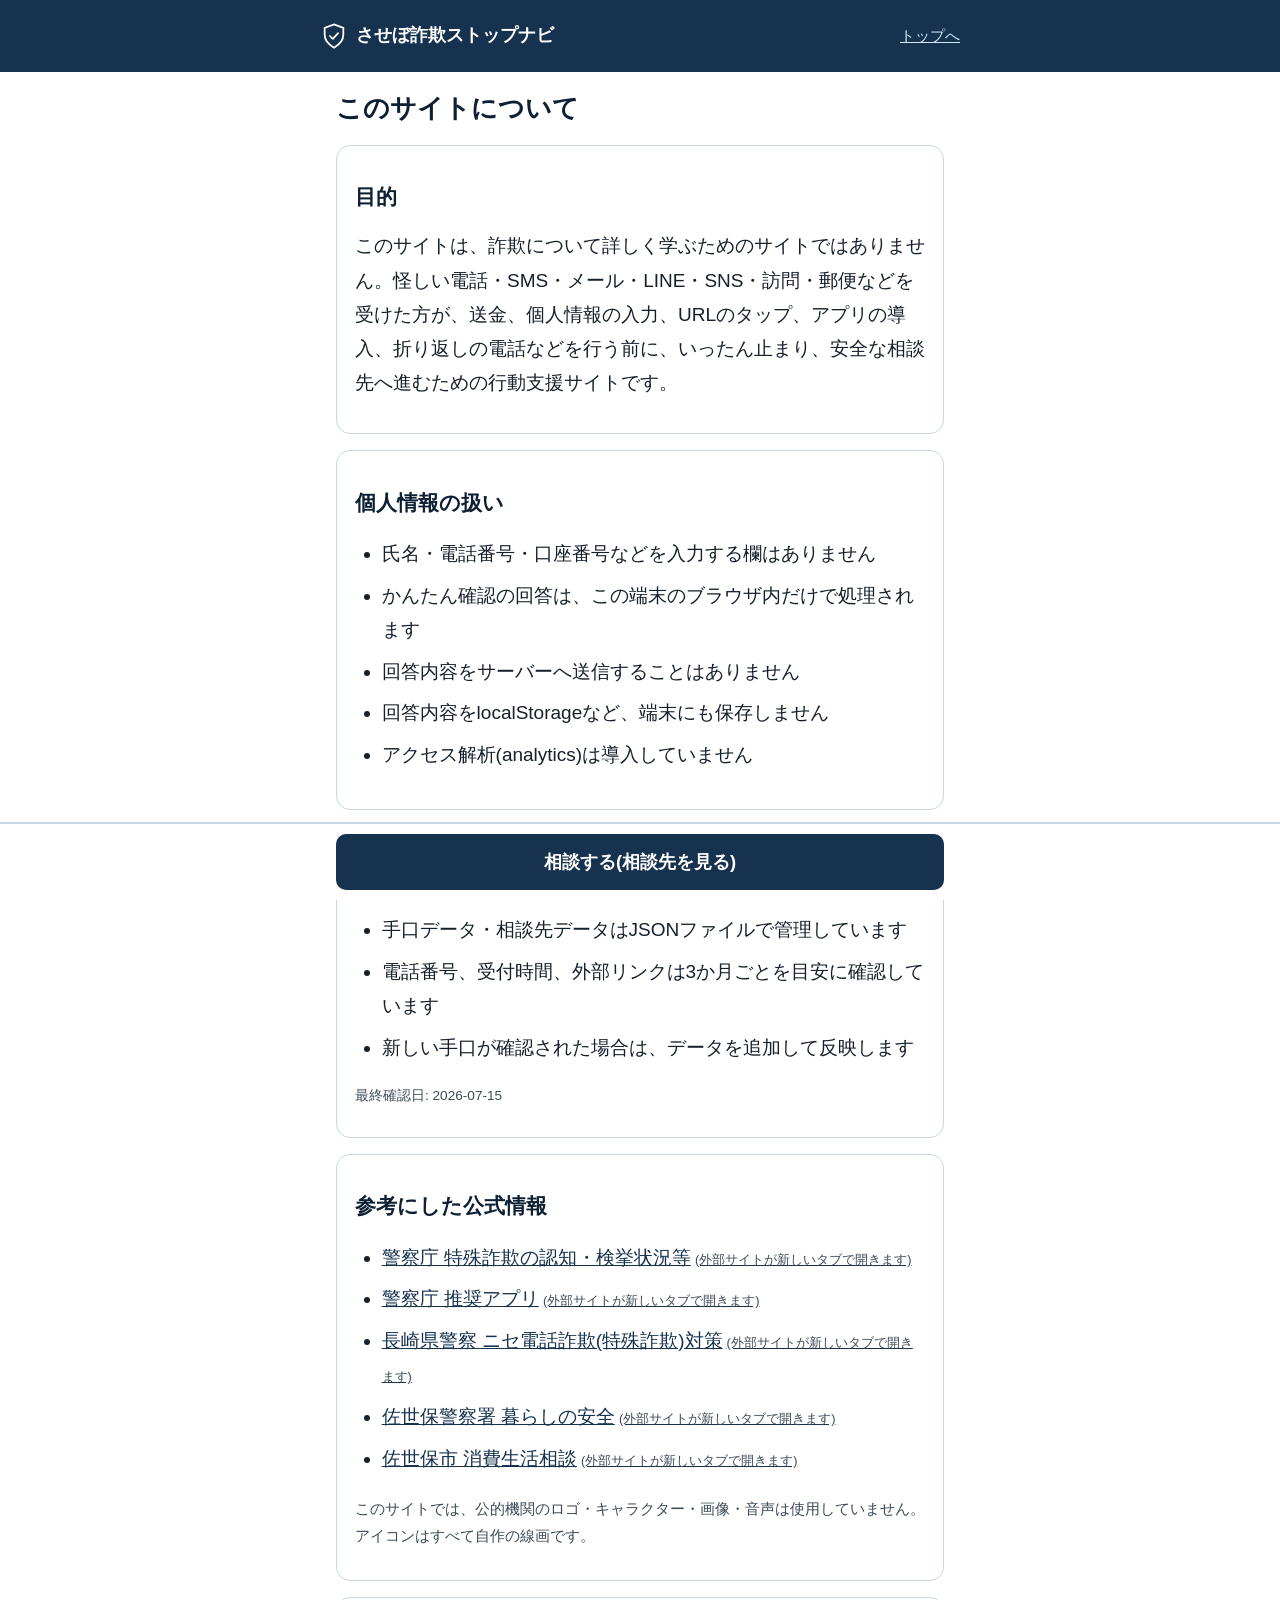
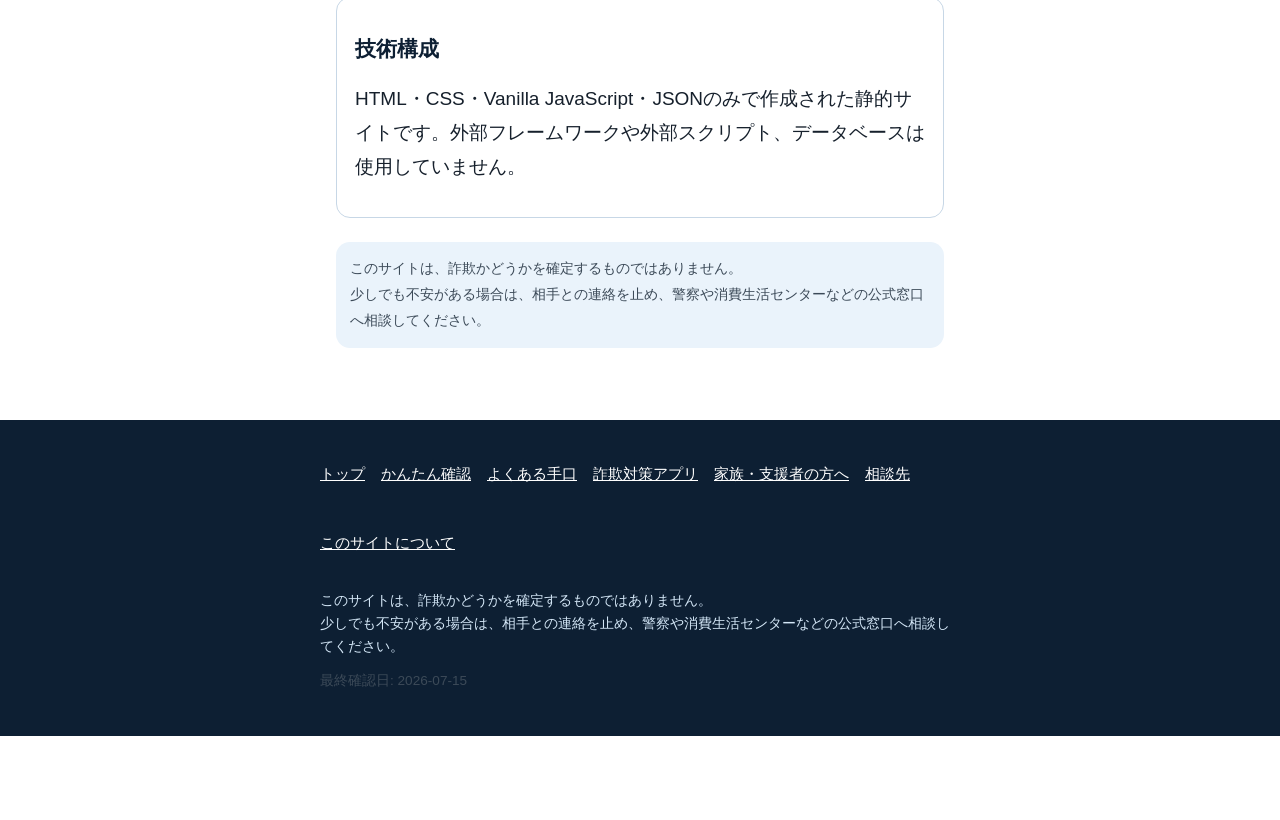
==== about.html @ 5ba715c2 "させぼ詐欺ストップナビ 初回実装 怪しい電話・SMS・メール・LINE・SNS・訪問・郵便を受けた佐世保市民が、送金や個人情報入力の前に 一度止まり、安全な相談先へ進めるための静的サイト(HTML/C" ====
<!DOCTYPE html>
<html lang="ja">
<head>
<meta charset="UTF-8">
<meta name="viewport" content="width=device-width, initial-scale=1.0">
<title>このサイトについて | させぼ詐欺ストップナビ</title>
<meta name="description" content="させぼ詐欺ストップナビの目的、個人情報の扱い、参考にした公式情報、免責事項について説明します。">
<link rel="stylesheet" href="assets/css/style.css">
</head>
<body>
<a class="skip-link" href="#main-content">本文へ移動</a>

<header class="site-header">
  <div class="site-header__inner">
    <a class="site-title" href="index.html">
      <span class="site-header__logo" aria-hidden="true">
        <svg viewBox="0 0 24 24" fill="none" xmlns="http://www.w3.org/2000/svg">
          <path d="M12 2l8 3v6c0 5-3.5 8.5-8 11-4.5-2.5-8-6-8-11V5l8-3z" stroke="#ffffff" stroke-width="1.5"/>
          <path d="M8.5 12l2.5 2.5 4.5-5" stroke="#ffffff" stroke-width="1.5" stroke-linecap="round" stroke-linejoin="round"/>
        </svg>
      </span>
      させぼ詐欺ストップナビ
    </a>
    <a class="header-home-link" href="index.html">トップへ</a>
  </div>
</header>

<main id="main-content">
  <h1>このサイトについて</h1>

  <section class="card" aria-labelledby="purpose-heading">
    <h2 id="purpose-heading">目的</h2>
    <p>このサイトは、詐欺について詳しく学ぶためのサイトではありません。怪しい電話・SMS・メール・LINE・SNS・訪問・郵便などを受けた方が、送金、個人情報の入力、URLのタップ、アプリの導入、折り返しの電話などを行う前に、いったん止まり、安全な相談先へ進むための行動支援サイトです。</p>
  </section>

  <section class="card" aria-labelledby="privacy-heading">
    <h2 id="privacy-heading">個人情報の扱い</h2>
    <ul>
      <li>氏名・電話番号・口座番号などを入力する欄はありません</li>
      <li>かんたん確認の回答は、この端末のブラウザ内だけで処理されます</li>
      <li>回答内容をサーバーへ送信することはありません</li>
      <li>回答内容をlocalStorageなど、端末にも保存しません</li>
      <li>アクセス解析(analytics)は導入していません</li>
    </ul>
  </section>

  <section class="card" aria-labelledby="operation-heading">
    <h2 id="operation-heading">運用について</h2>
    <ul>
      <li>手口データ・相談先データはJSONファイルで管理しています</li>
      <li>電話番号、受付時間、外部リンクは3か月ごとを目安に確認しています</li>
      <li>新しい手口が確認された場合は、データを追加して反映します</li>
    </ul>
    <p class="last-reviewed" data-last-reviewed>最終確認日を読み込み中です。</p>
  </section>

  <section class="card" aria-labelledby="sources-heading">
    <h2 id="sources-heading">参考にした公式情報</h2>
    <ul>
      <li><a class="external-link" href="https://www.npa.go.jp/publications/statistics/sousa/sagi.html" target="_blank" rel="noopener noreferrer">警察庁 特殊詐欺の認知・検挙状況等</a></li>
      <li><a class="external-link" href="https://www.npa.go.jp/bureau/safetylife/sos47/apps/" target="_blank" rel="noopener noreferrer">警察庁 推奨アプリ</a></li>
      <li><a class="external-link" href="https://www.police.pref.nagasaki.jp/police/kurashi/tokushu-sagi/" target="_blank" rel="noopener noreferrer">長崎県警察 ニセ電話詐欺(特殊詐欺)対策</a></li>
      <li><a class="external-link" href="https://www.police.pref.nagasaki.jp/police/sasebo/14kurashi/" target="_blank" rel="noopener noreferrer">佐世保警察署 暮らしの安全</a></li>
      <li><a class="external-link" href="https://www.city.sasebo.lg.jp/siminseikatu/syouhi/soudan.html" target="_blank" rel="noopener noreferrer">佐世保市 消費生活相談</a></li>
    </ul>
    <p class="text-sub">このサイトでは、公的機関のロゴ・キャラクター・画像・音声は使用していません。アイコンはすべて自作の線画です。</p>
  </section>

  <section class="card" aria-labelledby="tech-heading">
    <h2 id="tech-heading">技術構成</h2>
    <p>HTML・CSS・Vanilla JavaScript・JSONのみで作成された静的サイトです。外部フレームワークや外部スクリプト、データベースは使用していません。</p>
  </section>

  <p class="disclaimer">
    このサイトは、詐欺かどうかを確定するものではありません。<br>
    少しでも不安がある場合は、相手との連絡を止め、警察や消費生活センターなどの公式窓口へ相談してください。
  </p>
</main>

<footer class="site-footer">
  <div class="site-footer__inner">
    <nav aria-label="サイト内リンク">
      <ul class="footer-nav">
        <li><a href="index.html">トップ</a></li>
        <li><a href="check.html">かんたん確認</a></li>
        <li><a href="patterns.html">よくある手口</a></li>
        <li><a href="apps.html">詐欺対策アプリ</a></li>
        <li><a href="supporters.html">家族・支援者の方へ</a></li>
        <li><a href="contacts.html">相談先</a></li>
        <li><a href="about.html">このサイトについて</a></li>
      </ul>
    </nav>
    <p class="footer-disclaimer">
      このサイトは、詐欺かどうかを確定するものではありません。<br>
      少しでも不安がある場合は、相手との連絡を止め、警察や消費生活センターなどの公式窓口へ相談してください。
    </p>
    <p class="last-reviewed" data-last-reviewed>最終確認日を読み込み中です。</p>
  </div>
</footer>

<div class="fixed-cta">
  <a class="fixed-cta__link" href="contacts.html">相談する(相談先を見る)</a>
</div>

<script src="assets/js/app.js"></script>
<script src="assets/js/data-loader.js"></script>
<script>
  DataLoader.loadContacts().then(function (result) {
    AppCommon.renderLastReviewed(result.data.lastReviewed);
  });
</script>
</body>
</html>
---- assets/css/style.css ----
/* ===================================================================
   させぼ詐欺ストップナビ 共通スタイル
   方針: 白・紺・淡い青を基本。赤は緊急表示のみ。
   360px幅でも崩れないモバイルファースト設計。
   =================================================================== */

:root {
  --color-white: #ffffff;
  --color-navy: #16324f;
  --color-navy-dark: #0d1f33;
  --color-blue-pale: #eaf3fb;
  --color-blue-light: #d4e7f7;
  --color-blue-mid: #4a7cae;
  --color-text: #16202c;
  --color-text-sub: #3c4a58;
  --color-border: #c7d7e6;

  --color-emergency: #b3261e;
  --color-emergency-bg: #fdecea;
  --color-emergency-border: #b3261e;

  --color-high: #8a4b00;
  --color-high-bg: #fdf1e2;
  --color-high-border: #8a4b00;

  --color-caution: #1a3c5e;
  --color-caution-bg: #eef4fa;
  --color-caution-border: #4a7cae;

  --focus-ring: 3px solid #0b5fff;

  --radius-card: 14px;
  --radius-button: 10px;

  --footer-cta-height: 84px;
}

* {
  box-sizing: border-box;
}

html {
  font-size: 100%;
  -webkit-text-size-adjust: 100%;
}

body {
  margin: 0;
  padding: 0 0 var(--footer-cta-height) 0;
  font-family: "Hiragino Sans", "Hiragino Kaku Gothic ProN", "Yu Gothic", "Meiryo", -apple-system, BlinkMacSystemFont, sans-serif;
  background: var(--color-white);
  color: var(--color-text);
  font-size: 18px;
  line-height: 1.8;
  overflow-x: hidden;
  min-width: 320px;
}

img, svg {
  max-width: 100%;
  height: auto;
}

a {
  color: var(--color-navy);
}

main {
  display: block;
  width: 100%;
  max-width: 640px;
  margin: 0 auto;
  padding: 0 16px 32px;
}

h1, h2, h3, h4 {
  color: var(--color-navy-dark);
  line-height: 1.5;
}

h1 {
  font-size: 1.6rem;
}

h2 {
  font-size: 1.3rem;
}

h3 {
  font-size: 1.1rem;
}

p {
  margin: 0.8em 0;
}

ul, ol {
  padding-left: 1.4em;
}

li {
  margin: 0.4em 0;
}

/* ---------- フォーカス表示 ---------- */
a:focus-visible,
button:focus-visible,
input:focus-visible,
label:focus-visible,
[tabindex]:focus-visible {
  outline: var(--focus-ring);
  outline-offset: 2px;
}

/* ---------- スキップリンク ---------- */
.skip-link {
  position: absolute;
  left: -9999px;
  top: 0;
  background: var(--color-navy);
  color: var(--color-white);
  padding: 10px 16px;
  z-index: 1000;
  border-radius: 0 0 8px 0;
}

.skip-link:focus {
  left: 0;
}

/* ---------- ヘッダー ---------- */
.site-header {
  background: var(--color-navy);
  color: var(--color-white);
  padding: 14px 16px;
}

.site-header__inner {
  max-width: 640px;
  margin: 0 auto;
  display: flex;
  align-items: center;
  justify-content: space-between;
  gap: 8px;
}

.site-header a.site-title {
  color: var(--color-white);
  font-weight: bold;
  font-size: 1.1rem;
  text-decoration: none;
  display: inline-flex;
  align-items: center;
  gap: 8px;
  min-height: 44px;
}

.site-header__logo {
  display: inline-block;
  width: 28px;
  height: 28px;
  flex-shrink: 0;
}

.header-home-link {
  color: var(--color-blue-light);
  font-size: 0.95rem;
  text-decoration: underline;
  min-height: 44px;
  display: inline-flex;
  align-items: center;
}

/* ---------- 緊急バナー(常時表示) ---------- */
.emergency-banner {
  background: var(--color-emergency-bg);
  border: 2px solid var(--color-emergency-border);
  color: var(--color-emergency);
  margin: 16px;
  padding: 14px;
  border-radius: var(--radius-card);
  max-width: 608px;
  margin-left: auto;
  margin-right: auto;
}

.emergency-banner__title {
  display: flex;
  align-items: center;
  gap: 8px;
  font-weight: bold;
  font-size: 1.05rem;
  margin: 0 0 8px;
}

.emergency-banner p {
  margin: 0 0 12px;
  color: var(--color-text);
  font-size: 1rem;
}

.emergency-call-button {
  display: flex;
  align-items: center;
  justify-content: center;
  gap: 10px;
  width: 100%;
  min-height: 56px;
  background: var(--color-emergency);
  color: var(--color-white);
  font-size: 1.3rem;
  font-weight: bold;
  border-radius: var(--radius-button);
  text-decoration: none;
  border: none;
}

.emergency-call-button:hover,
.emergency-call-button:focus-visible {
  background: #8f1e18;
}

/* ---------- アイコン(自作SVG/CSS) ---------- */
.icon {
  display: inline-block;
  flex-shrink: 0;
}

.icon-emergency,
.icon-high,
.icon-caution {
  width: 28px;
  height: 28px;
}

/* ---------- ヒーローセクション ---------- */
.hero {
  padding: 24px 16px 8px;
}

.hero__lead {
  font-size: 1.5rem;
  font-weight: bold;
  color: var(--color-navy-dark);
  margin: 0 0 16px;
}

.hero__sub {
  background: var(--color-blue-pale);
  border-radius: var(--radius-card);
  padding: 16px;
  font-size: 1.05rem;
}

.hero__sub p {
  margin: 0.3em 0;
}

/* ---------- 選択ボタン群(カード型) ---------- */
.choice-list {
  list-style: none;
  margin: 20px 0;
  padding: 0;
  display: flex;
  flex-direction: column;
  gap: 12px;
}

.choice-button {
  display: flex;
  align-items: center;
  gap: 14px;
  width: 100%;
  min-height: 64px;
  background: var(--color-white);
  border: 2px solid var(--color-border);
  border-radius: var(--radius-card);
  padding: 14px 16px;
  font-size: 1.15rem;
  font-weight: bold;
  color: var(--color-navy-dark);
  text-decoration: none;
  text-align: left;
  cursor: pointer;
  font-family: inherit;
}

.choice-button:hover,
.choice-button:focus-visible {
  border-color: var(--color-navy);
  background: var(--color-blue-pale);
}

.choice-button__icon {
  width: 32px;
  height: 32px;
  flex-shrink: 0;
}

.choice-button__text {
  flex: 1;
}

/* ---------- 補助導線リンク ---------- */
.sub-links {
  display: flex;
  flex-direction: column;
  gap: 10px;
  margin: 20px 0;
}

.sub-link {
  display: flex;
  align-items: center;
  min-height: 48px;
  padding: 10px 14px;
  border: 1px solid var(--color-border);
  border-radius: var(--radius-button);
  text-decoration: none;
  color: var(--color-navy);
  font-size: 1rem;
  background: var(--color-white);
}

.sub-link:hover,
.sub-link:focus-visible {
  background: var(--color-blue-pale);
}

/* ---------- 3原則ボックス ---------- */
.principles {
  background: var(--color-blue-pale);
  border-radius: var(--radius-card);
  padding: 16px;
  margin: 20px 0;
}

.principles ol {
  margin: 8px 0 0;
}

/* ---------- 汎用カード ---------- */
.card {
  background: var(--color-white);
  border: 1px solid var(--color-border);
  border-radius: var(--radius-card);
  padding: 18px;
  margin: 16px 0;
}

.card--emergency {
  background: var(--color-emergency-bg);
  border-color: var(--color-emergency-border);
}

.card--high {
  background: var(--color-high-bg);
  border-color: var(--color-high-border);
}

.card--caution {
  background: var(--color-caution-bg);
  border-color: var(--color-caution-border);
}

/* ---------- ボタン共通 ---------- */
.btn {
  display: inline-flex;
  align-items: center;
  justify-content: center;
  gap: 8px;
  min-height: 52px;
  min-width: 44px;
  padding: 12px 20px;
  font-size: 1.15rem;
  font-weight: bold;
  border-radius: var(--radius-button);
  border: 2px solid var(--color-navy);
  background: var(--color-navy);
  color: var(--color-white);
  text-decoration: none;
  cursor: pointer;
  font-family: inherit;
  width: 100%;
}

.btn:hover,
.btn:focus-visible {
  background: var(--color-navy-dark);
  border-color: var(--color-navy-dark);
}

.btn--secondary {
  background: var(--color-white);
  color: var(--color-navy);
}

.btn--secondary:hover,
.btn--secondary:focus-visible {
  background: var(--color-blue-pale);
}

.btn--tel {
  background: var(--color-navy);
}

.btn-row {
  display: flex;
  flex-direction: column;
  gap: 12px;
  margin: 20px 0;
}

/* ---------- フォームパーツ(診断用) ---------- */
.option-list {
  list-style: none;
  margin: 16px 0;
  padding: 0;
  display: flex;
  flex-direction: column;
  gap: 10px;
}

.option-item {
  border: 2px solid var(--color-border);
  border-radius: var(--radius-button);
  background: var(--color-white);
}

.option-item label {
  display: flex;
  align-items: center;
  gap: 12px;
  min-height: 52px;
  padding: 12px 14px;
  font-size: 1.05rem;
  cursor: pointer;
  width: 100%;
}

.option-item input[type="checkbox"],
.option-item input[type="radio"] {
  width: 24px;
  height: 24px;
  flex-shrink: 0;
  accent-color: var(--color-navy);
}

.option-item:has(input:checked) {
  border-color: var(--color-navy);
  background: var(--color-blue-pale);
}

.step-indicator {
  font-size: 0.95rem;
  color: var(--color-text-sub);
  font-weight: bold;
  margin: 0 0 4px;
}

.step-panel {
  display: none;
}

.step-panel.is-active {
  display: block;
}

/* ---------- 結果画面 ---------- */
.result-heading {
  display: flex;
  align-items: center;
  gap: 12px;
  margin: 0 0 8px;
}

.result-heading__label {
  font-size: 1.3rem;
  font-weight: bold;
}

.result-heading--emergency .result-heading__label {
  color: var(--color-emergency);
}

.result-heading--high .result-heading__label {
  color: var(--color-high);
}

.result-heading--caution .result-heading__label {
  color: var(--color-caution);
}

.result-section {
  margin: 24px 0;
}

.result-section h2 {
  border-left: 6px solid var(--color-navy);
  padding-left: 10px;
}

.copy-box {
  background: var(--color-blue-pale);
  border-radius: var(--radius-card);
  padding: 16px;
  white-space: pre-wrap;
  font-size: 1rem;
  border: 1px solid var(--color-border);
}

.copy-status {
  font-weight: bold;
  color: var(--color-navy-dark);
  min-height: 1.6em;
}

.copy-status[data-visible="true"] {
  background: var(--color-blue-light);
  display: inline-block;
  padding: 6px 12px;
  border-radius: 8px;
}

/* ---------- 免責 ---------- */
.disclaimer {
  font-size: 0.9rem;
  color: var(--color-text-sub);
  background: var(--color-blue-pale);
  border-radius: var(--radius-card);
  padding: 14px;
  margin: 24px 0 8px;
}

.last-reviewed {
  font-size: 0.85rem;
  color: var(--color-text-sub);
}

/* ---------- 外部リンク表示 ---------- */
.external-link::after {
  content: "(外部サイトが新しいタブで開きます)";
  font-size: 0.8rem;
  color: var(--color-text-sub);
  margin-left: 4px;
}

/* ---------- 連絡先リスト ---------- */
.contact-card {
  border: 2px solid var(--color-border);
  border-radius: var(--radius-card);
  padding: 16px;
  margin: 14px 0;
  background: var(--color-white);
}

.contact-card--priority1 {
  border-color: var(--color-emergency-border);
  background: var(--color-emergency-bg);
}

.contact-card__name {
  font-size: 1.2rem;
  font-weight: bold;
  margin: 0 0 6px;
}

.contact-card__meta {
  font-size: 0.95rem;
  color: var(--color-text-sub);
  margin: 4px 0;
}

.contact-card__tel {
  display: inline-flex;
  align-items: center;
  justify-content: center;
  gap: 8px;
  min-height: 56px;
  width: 100%;
  margin-top: 10px;
  font-size: 1.4rem;
  font-weight: bold;
  background: var(--color-navy);
  color: var(--color-white);
  border-radius: var(--radius-button);
  text-decoration: none;
}

.contact-card--priority1 .contact-card__tel {
  background: var(--color-emergency);
}

/* ---------- 手口一覧 ---------- */
.pattern-card {
  border: 1px solid var(--color-border);
  border-radius: var(--radius-card);
  padding: 16px;
  margin: 14px 0;
}

.pattern-card__badge {
  display: inline-flex;
  align-items: center;
  gap: 6px;
  font-size: 0.9rem;
  font-weight: bold;
  padding: 4px 10px;
  border-radius: 999px;
  margin-bottom: 8px;
}

.badge--emergency {
  background: var(--color-emergency-bg);
  color: var(--color-emergency);
  border: 1px solid var(--color-emergency-border);
}

.badge--high {
  background: var(--color-high-bg);
  color: var(--color-high);
  border: 1px solid var(--color-high-border);
}

.badge--medium {
  background: var(--color-caution-bg);
  color: var(--color-caution);
  border: 1px solid var(--color-caution-border);
}

/* ---------- フッター ---------- */
.site-footer {
  background: var(--color-navy-dark);
  color: var(--color-blue-light);
  padding: 24px 16px 32px;
  margin-top: 32px;
}

.site-footer__inner {
  max-width: 640px;
  margin: 0 auto;
}

.footer-nav {
  display: flex;
  flex-wrap: wrap;
  gap: 10px 16px;
  list-style: none;
  padding: 0;
  margin: 0 0 16px;
}

.footer-nav a {
  color: var(--color-white);
  font-size: 0.95rem;
  text-decoration: underline;
  display: inline-flex;
  align-items: center;
  min-height: 44px;
}

.footer-disclaimer {
  font-size: 0.85rem;
  line-height: 1.7;
  color: var(--color-blue-light);
}

/* ---------- 下部固定「相談する」ボタン ---------- */
.fixed-cta {
  position: fixed;
  left: 0;
  right: 0;
  bottom: 0;
  z-index: 500;
  background: var(--color-white);
  border-top: 2px solid var(--color-border);
  padding: 10px 16px calc(10px + env(safe-area-inset-bottom, 0px));
}

.fixed-cta__link {
  display: flex;
  align-items: center;
  justify-content: center;
  gap: 10px;
  width: 100%;
  max-width: 608px;
  margin: 0 auto;
  min-height: 56px;
  background: var(--color-navy);
  color: var(--color-white);
  font-size: 1.15rem;
  font-weight: bold;
  border-radius: var(--radius-button);
  text-decoration: none;
}

.fixed-cta__link:hover,
.fixed-cta__link:focus-visible {
  background: var(--color-navy-dark);
}

/* ---------- noscript ---------- */
.noscript-box {
  background: var(--color-emergency-bg);
  border: 2px solid var(--color-emergency-border);
  border-radius: var(--radius-card);
  padding: 16px;
  margin: 16px;
}

/* ---------- ユーティリティ ---------- */
.visually-hidden {
  position: absolute;
  width: 1px;
  height: 1px;
  padding: 0;
  margin: -1px;
  overflow: hidden;
  clip: rect(0, 0, 0, 0);
  white-space: nowrap;
  border: 0;
}

.text-sub {
  color: var(--color-text-sub);
  font-size: 0.95rem;
}

.js-only {
  display: none;
}

.js-enabled .js-only {
  display: block;
}

.js-enabled .no-js-only {
  display: none;
}

.data-fallback-notice {
  background: var(--color-high-bg);
  border: 1px solid var(--color-high-border);
  border-radius: var(--radius-card);
  padding: 14px;
  margin: 16px 0;
  font-size: 0.95rem;
}

/* ---------- OS選択(apps.html) ---------- */
.os-choice {
  display: flex;
  flex-direction: column;
  gap: 12px;
  margin: 20px 0;
}

@media (min-width: 480px) {
  .os-choice {
    flex-direction: row;
  }
  .os-choice .choice-button {
    flex-direction: column;
    text-align: center;
    justify-content: center;
    min-height: 96px;
  }
}

/* ---------- レスポンシブ調整 ---------- */
@media (min-width: 600px) {
  .hero__lead {
    font-size: 1.8rem;
  }
  body {
    font-size: 19px;
  }
}

@media (max-width: 359px) {
  main {
    padding: 0 10px 24px;
  }
  .hero__lead {
    font-size: 1.3rem;
  }
}

/* ---------- prefers-reduced-motion ---------- */
@media (prefers-reduced-motion: reduce) {
  * {
    animation-duration: 0.001ms !important;
    animation-iteration-count: 1 !important;
    transition-duration: 0.001ms !important;
    scroll-behavior: auto !important;
  }
}

@media (prefers-reduced-motion: no-preference) {
  .choice-button,
  .btn,
  .sub-link,
  .fixed-cta__link {
    transition: background-color 0.15s ease, border-color 0.15s ease;
  }
}
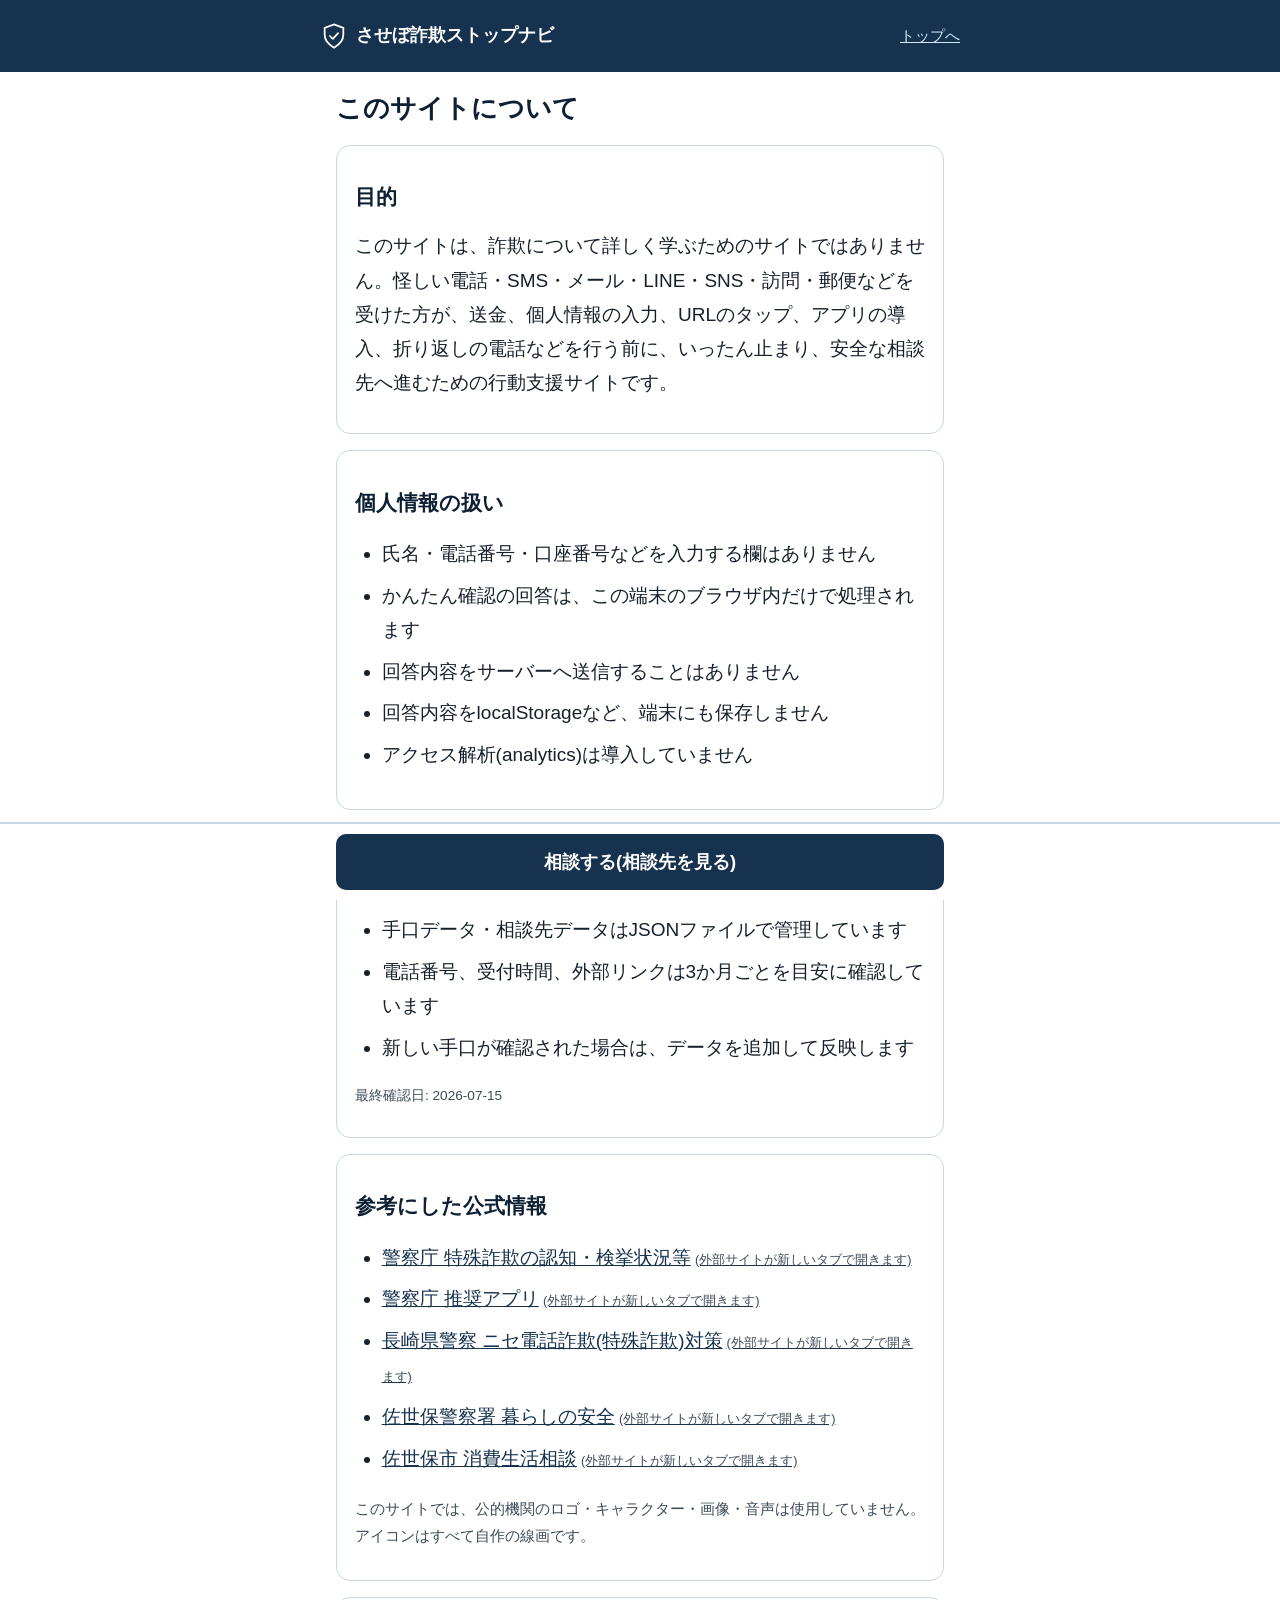
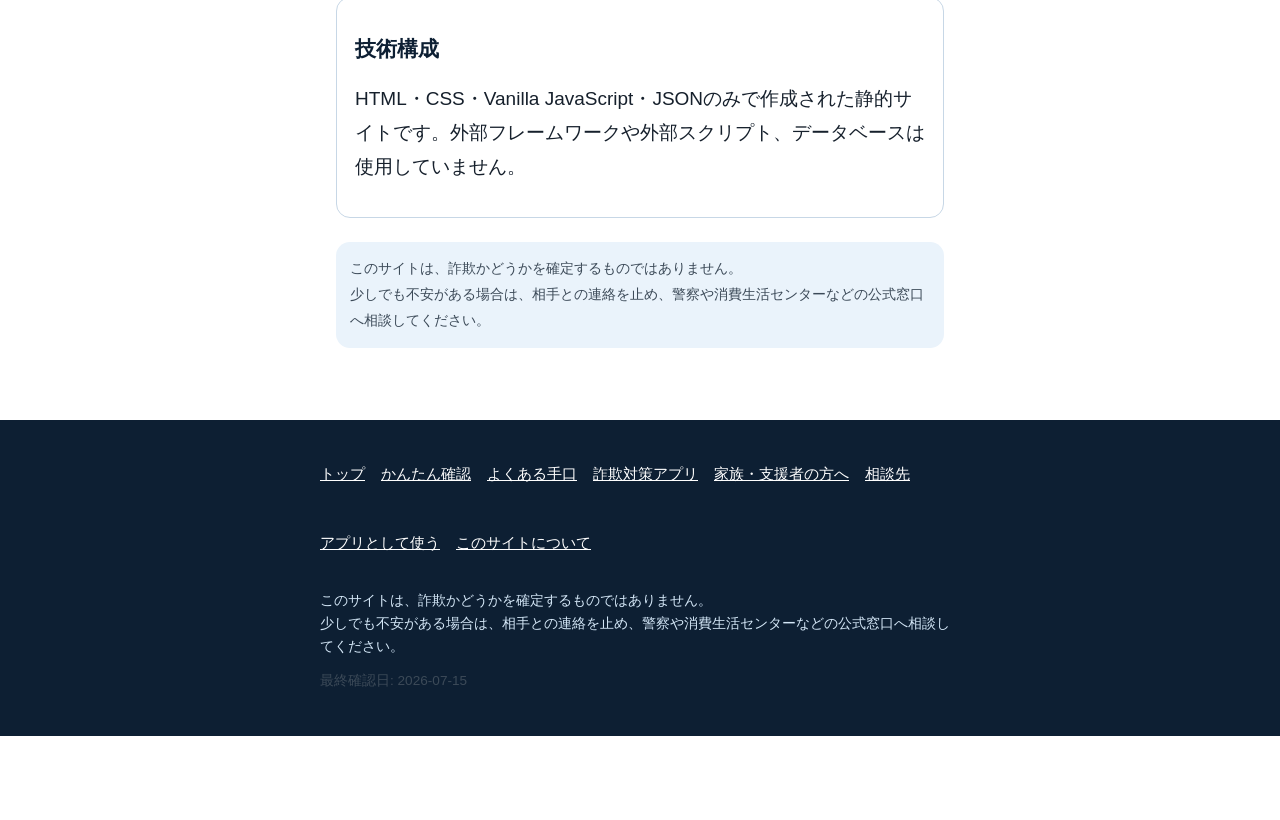
==== commit 9e63694a: "PWA対応を追加(ホーム画面に追加してアプリのように起動できるようにする) - manifest.webmanifest、service-worker.js、offline.html、PWAアイコンを" ====
--- a/about.html
+++ b/about.html
@@ -5,7 +5,13 @@
 <meta name="viewport" content="width=device-width, initial-scale=1.0">
 <title>このサイトについて | させぼ詐欺ストップナビ</title>
 <meta name="description" content="させぼ詐欺ストップナビの目的、個人情報の扱い、参考にした公式情報、免責事項について説明します。">
-<link rel="stylesheet" href="assets/css/style.css">
+<link rel="manifest" href="./manifest.webmanifest">
+<meta name="theme-color" content="#16324f">
+<link rel="apple-touch-icon" href="./assets/icons/apple-touch-icon.png">
+<meta name="apple-mobile-web-app-capable" content="yes">
+<meta name="apple-mobile-web-app-status-bar-style" content="default">
+<meta name="apple-mobile-web-app-title" content="詐欺ストップ">
+<link rel="stylesheet" href="./assets/css/style.css">
 </head>
 <body>
 <a class="skip-link" href="#main-content">本文へ移動</a>
@@ -87,6 +93,7 @@
         <li><a href="apps.html">詐欺対策アプリ</a></li>
         <li><a href="supporters.html">家族・支援者の方へ</a></li>
         <li><a href="contacts.html">相談先</a></li>
+        <li><a href="use-as-app.html">アプリとして使う</a></li>
         <li><a href="about.html">このサイトについて</a></li>
       </ul>
     </nav>
@@ -102,8 +109,9 @@
   <a class="fixed-cta__link" href="contacts.html">相談する(相談先を見る)</a>
 </div>
 
-<script src="assets/js/app.js"></script>
-<script src="assets/js/data-loader.js"></script>
+<script src="./assets/js/app.js"></script>
+<script src="./assets/js/pwa.js"></script>
+<script src="./assets/js/data-loader.js"></script>
 <script>
   DataLoader.loadContacts().then(function (result) {
     AppCommon.renderLastReviewed(result.data.lastReviewed);
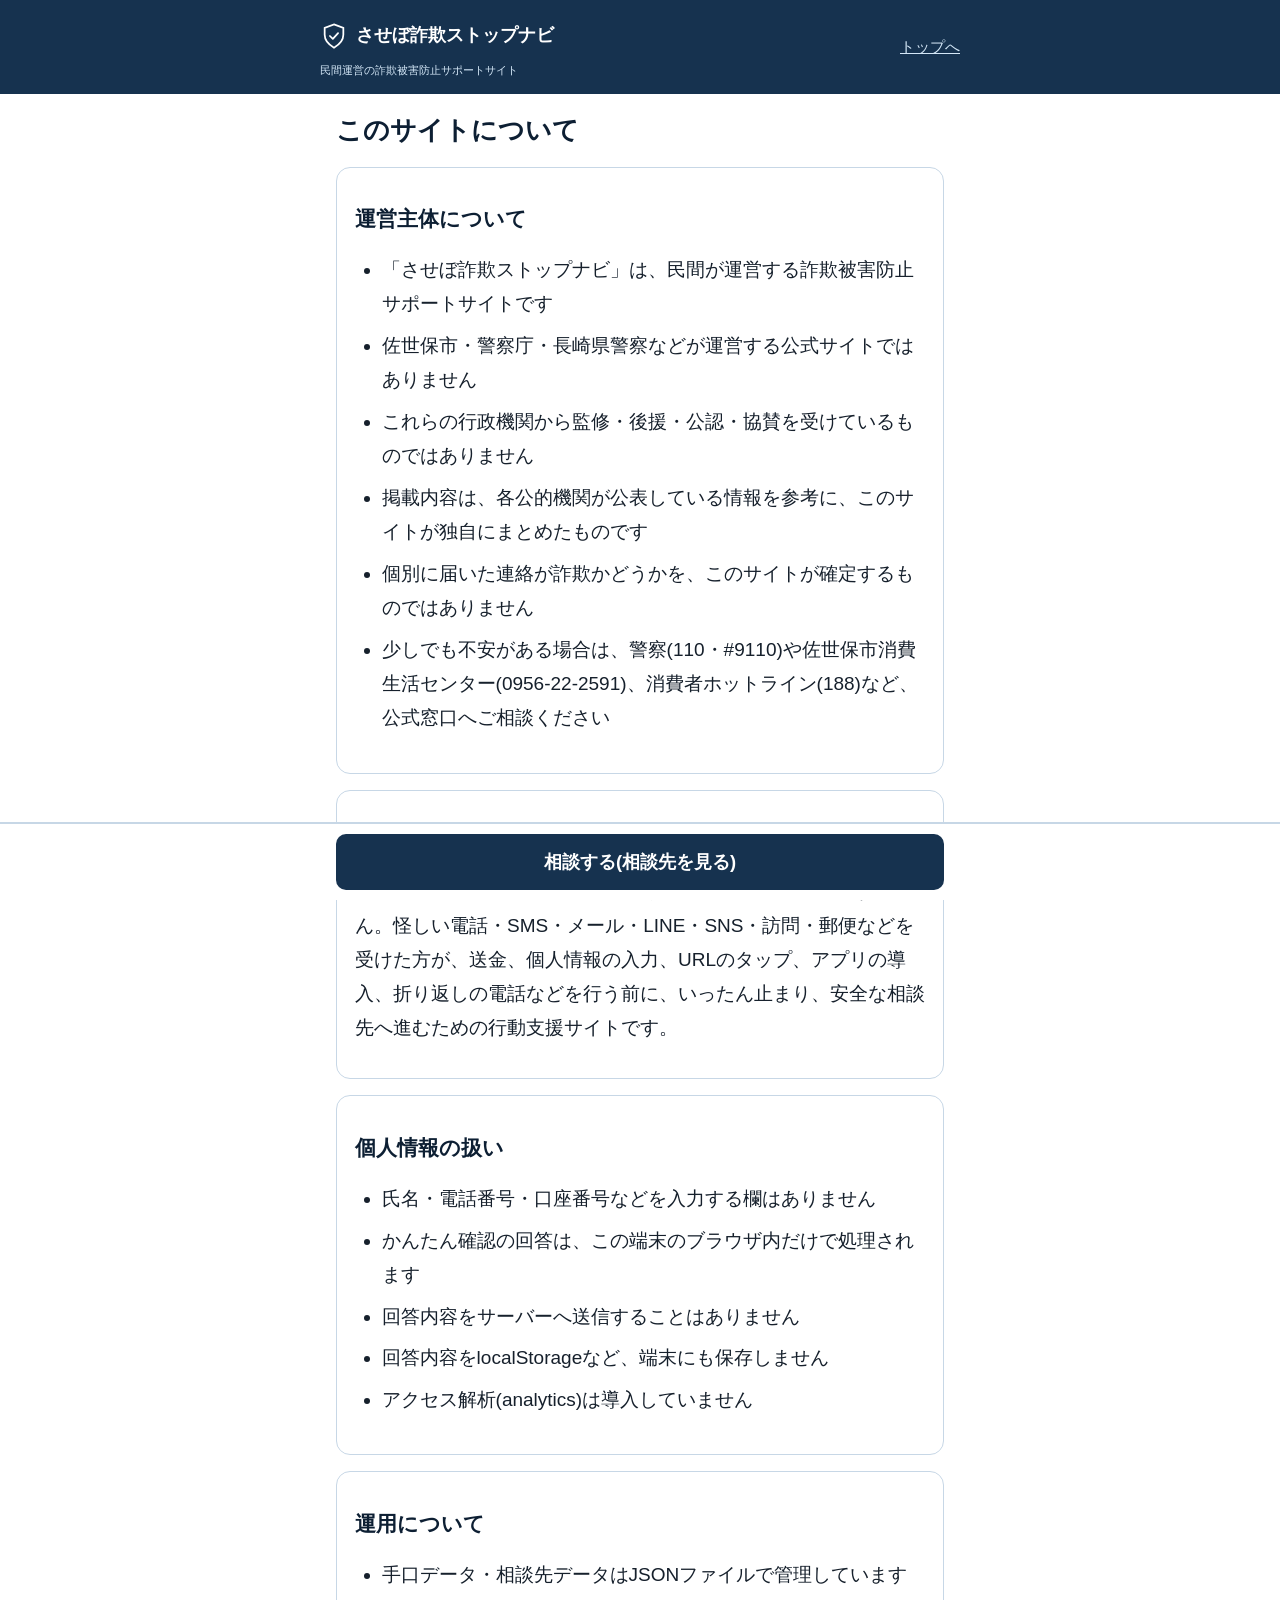
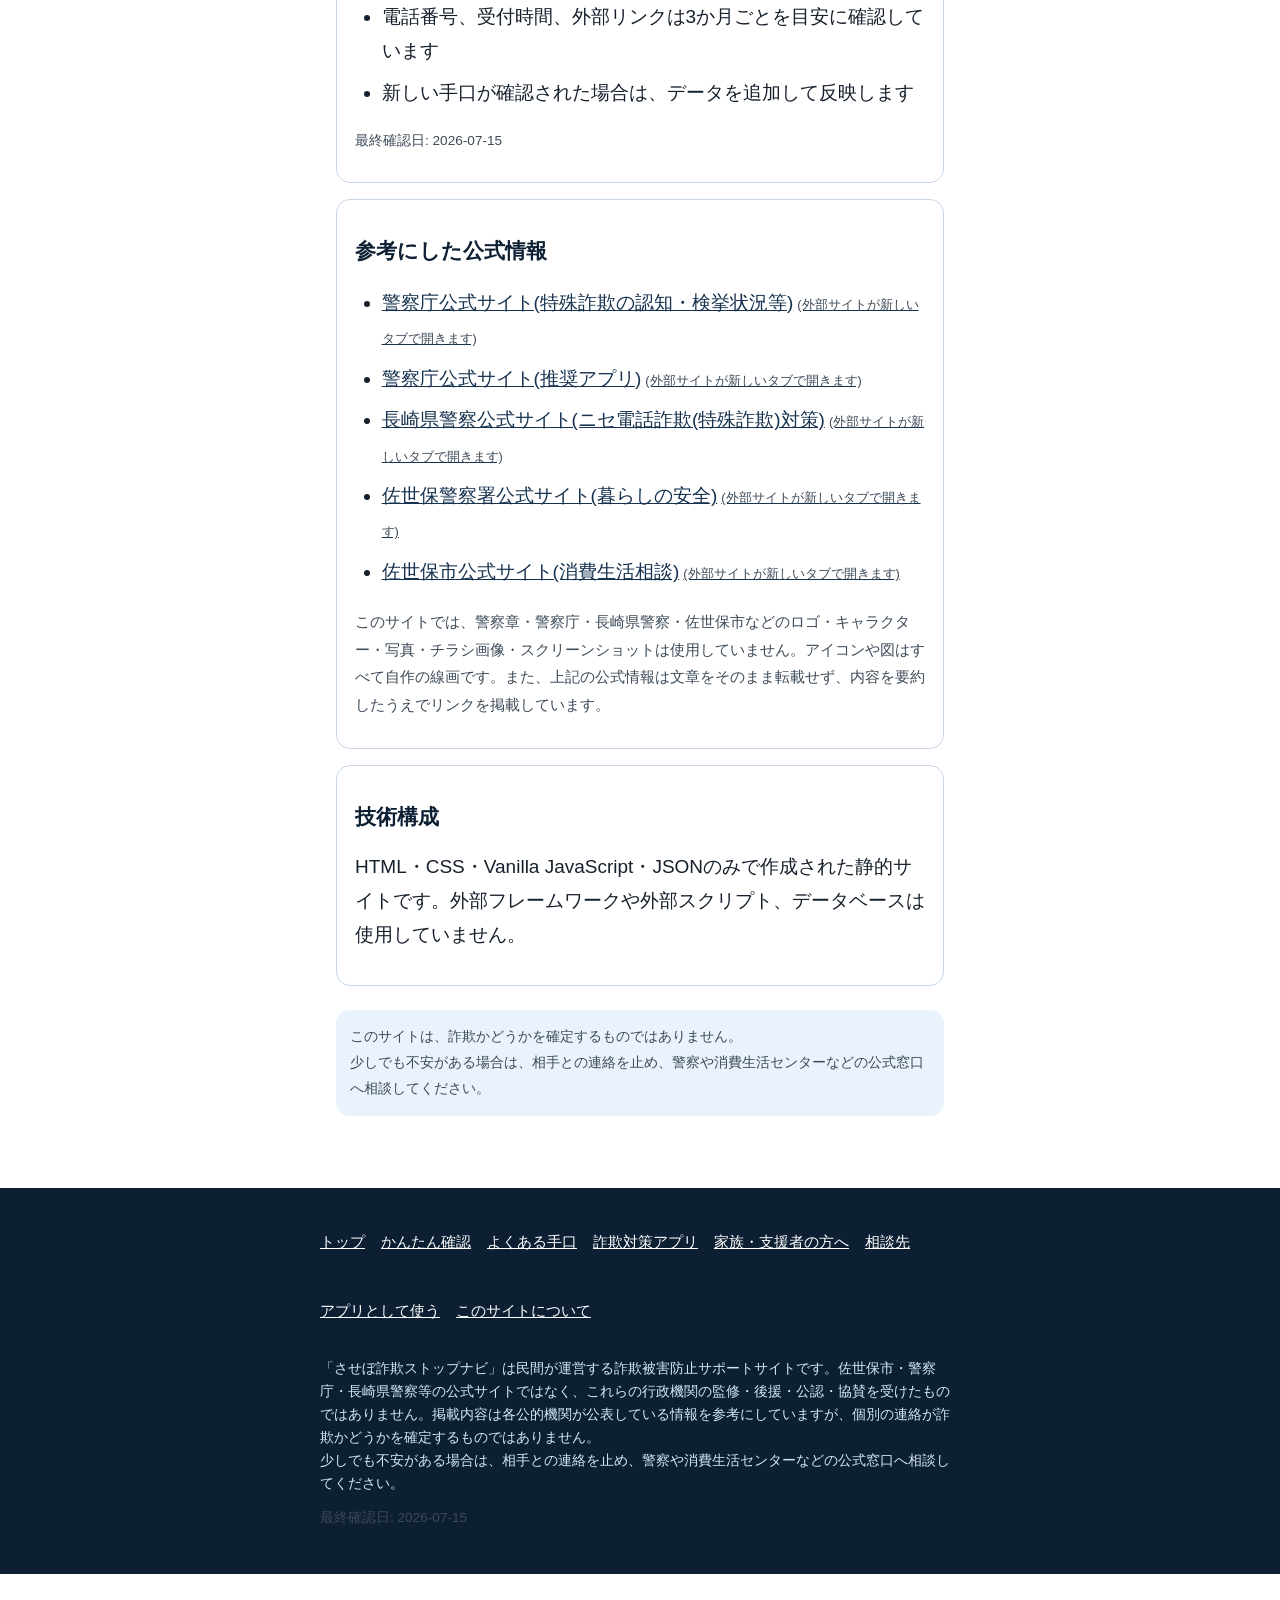
==== commit a5c7c9c1: "運営主体の明記と非公式である旨の免責表示を追加 このサイトが佐世保市・警察庁・長崎県警察の公式サイトではなく、 民間が運営する詐欺被害防止サポートサイトであることを、全ページの ヘッダー・フッターおよ" ====
--- a/about.html
+++ b/about.html
@@ -18,6 +18,7 @@
 
 <header class="site-header">
   <div class="site-header__inner">
+    <div class="site-title-group">
     <a class="site-title" href="index.html">
       <span class="site-header__logo" aria-hidden="true">
         <svg viewBox="0 0 24 24" fill="none" xmlns="http://www.w3.org/2000/svg">
@@ -27,12 +28,26 @@
       </span>
       させぼ詐欺ストップナビ
     </a>
+      <p class="site-subtitle">民間運営の詐欺被害防止サポートサイト</p>
+    </div>
     <a class="header-home-link" href="index.html">トップへ</a>
   </div>
 </header>
 
 <main id="main-content">
   <h1>このサイトについて</h1>
+
+  <section class="card" aria-labelledby="operator-heading">
+    <h2 id="operator-heading">運営主体について</h2>
+    <ul>
+      <li>「させぼ詐欺ストップナビ」は、民間が運営する詐欺被害防止サポートサイトです</li>
+      <li>佐世保市・警察庁・長崎県警察などが運営する公式サイトではありません</li>
+      <li>これらの行政機関から監修・後援・公認・協賛を受けているものではありません</li>
+      <li>掲載内容は、各公的機関が公表している情報を参考に、このサイトが独自にまとめたものです</li>
+      <li>個別に届いた連絡が詐欺かどうかを、このサイトが確定するものではありません</li>
+      <li>少しでも不安がある場合は、警察(110・#9110)や佐世保市消費生活センター(0956-22-2591)、消費者ホットライン(188)など、公式窓口へご相談ください</li>
+    </ul>
+  </section>
 
   <section class="card" aria-labelledby="purpose-heading">
     <h2 id="purpose-heading">目的</h2>
@@ -63,13 +78,13 @@
   <section class="card" aria-labelledby="sources-heading">
     <h2 id="sources-heading">参考にした公式情報</h2>
     <ul>
-      <li><a class="external-link" href="https://www.npa.go.jp/publications/statistics/sousa/sagi.html" target="_blank" rel="noopener noreferrer">警察庁 特殊詐欺の認知・検挙状況等</a></li>
-      <li><a class="external-link" href="https://www.npa.go.jp/bureau/safetylife/sos47/apps/" target="_blank" rel="noopener noreferrer">警察庁 推奨アプリ</a></li>
-      <li><a class="external-link" href="https://www.police.pref.nagasaki.jp/police/kurashi/tokushu-sagi/" target="_blank" rel="noopener noreferrer">長崎県警察 ニセ電話詐欺(特殊詐欺)対策</a></li>
-      <li><a class="external-link" href="https://www.police.pref.nagasaki.jp/police/sasebo/14kurashi/" target="_blank" rel="noopener noreferrer">佐世保警察署 暮らしの安全</a></li>
-      <li><a class="external-link" href="https://www.city.sasebo.lg.jp/siminseikatu/syouhi/soudan.html" target="_blank" rel="noopener noreferrer">佐世保市 消費生活相談</a></li>
+      <li><a class="external-link" href="https://www.npa.go.jp/publications/statistics/sousa/sagi.html" target="_blank" rel="noopener noreferrer">警察庁公式サイト(特殊詐欺の認知・検挙状況等)</a></li>
+      <li><a class="external-link" href="https://www.npa.go.jp/bureau/safetylife/sos47/apps/" target="_blank" rel="noopener noreferrer">警察庁公式サイト(推奨アプリ)</a></li>
+      <li><a class="external-link" href="https://www.police.pref.nagasaki.jp/police/kurashi/tokushu-sagi/" target="_blank" rel="noopener noreferrer">長崎県警察公式サイト(ニセ電話詐欺(特殊詐欺)対策)</a></li>
+      <li><a class="external-link" href="https://www.police.pref.nagasaki.jp/police/sasebo/14kurashi/" target="_blank" rel="noopener noreferrer">佐世保警察署公式サイト(暮らしの安全)</a></li>
+      <li><a class="external-link" href="https://www.city.sasebo.lg.jp/siminseikatu/syouhi/soudan.html" target="_blank" rel="noopener noreferrer">佐世保市公式サイト(消費生活相談)</a></li>
     </ul>
-    <p class="text-sub">このサイトでは、公的機関のロゴ・キャラクター・画像・音声は使用していません。アイコンはすべて自作の線画です。</p>
+    <p class="text-sub">このサイトでは、警察章・警察庁・長崎県警察・佐世保市などのロゴ・キャラクター・写真・チラシ画像・スクリーンショットは使用していません。アイコンや図はすべて自作の線画です。また、上記の公式情報は文章をそのまま転載せず、内容を要約したうえでリンクを掲載しています。</p>
   </section>
 
   <section class="card" aria-labelledby="tech-heading">
@@ -98,7 +113,7 @@
       </ul>
     </nav>
     <p class="footer-disclaimer">
-      このサイトは、詐欺かどうかを確定するものではありません。<br>
+      「させぼ詐欺ストップナビ」は民間が運営する詐欺被害防止サポートサイトです。佐世保市・警察庁・長崎県警察等の公式サイトではなく、これらの行政機関の監修・後援・公認・協賛を受けたものではありません。掲載内容は各公的機関が公表している情報を参考にしていますが、個別の連絡が詐欺かどうかを確定するものではありません。<br>
       少しでも不安がある場合は、相手との連絡を止め、警察や消費生活センターなどの公式窓口へ相談してください。
     </p>
     <p class="last-reviewed" data-last-reviewed>最終確認日を読み込み中です。</p>
--- a/assets/css/style.css
+++ b/assets/css/style.css
@@ -160,6 +160,20 @@
   width: 28px;
   height: 28px;
   flex-shrink: 0;
+}
+
+.site-title-group {
+  display: flex;
+  flex-direction: column;
+  gap: 2px;
+  min-width: 0;
+}
+
+.site-subtitle {
+  margin: 0;
+  font-size: 0.7rem;
+  font-weight: normal;
+  color: var(--color-blue-light);
 }
 
 .header-home-link {
